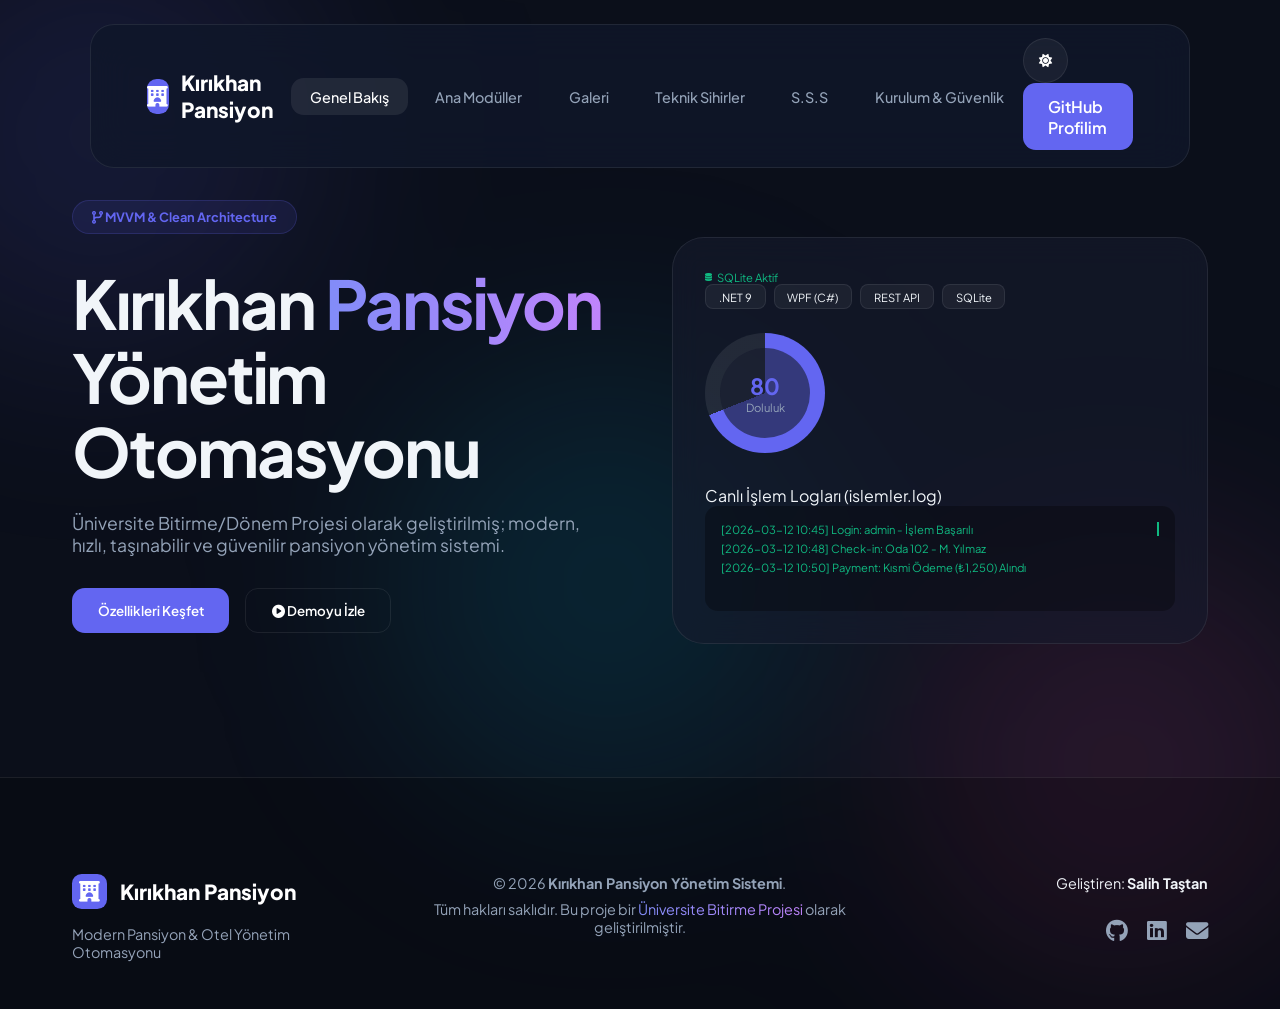
==== docs/index.html @ f0be77cc "docs: add premium ui embellishments, gallery and animations for Kırıkhan Pansiyon" ====
<!DOCTYPE html>
<html lang="tr">
<head>
    <meta charset="UTF-8">
    <meta name="viewport" content="width=device-width, initial-scale=1.0">
    <title>Kırıkhan Pansiyon Yönetim Sistemi | Proje Özellikleri</title>
    <link rel="stylesheet" href="style.css">
    <link rel="stylesheet" href="https://cdnjs.cloudflare.com/ajax/libs/font-awesome/6.4.0/css/all.min.css">
    <link href="https://fonts.googleapis.com/css2?family=Plus+Jakarta+Sans:wght@300;400;500;600;700;800&display=swap" rel="stylesheet">
</head>
<body class="dark-mode">
    <div id="theme-transition-overlay"></div>
    <div class="blob-bg">
        <canvas id="particle-network"></canvas>
        <div class="blob blob-1"></div>
        <div class="blob blob-2"></div>
        <div class="blob blob-3"></div>
    </div>

    <!-- Glass Floating Nav (Sticky) -->
    <nav class="glass-nav">
        <div class="container nav-content">
            <a href="#home" class="logo" onclick="showPage('home')">
                <div class="logo-icon"><i class="fas fa-hotel"></i></div>
                <span>Kırıkhan Pansiyon</span>
            </a>
            <ul class="nav-links">
                <li><a href="#home" class="nav-item active" onclick="showPage('home')">Genel Bakış</a></li>
                <li><a href="#features" class="nav-item" onclick="showPage('features')">Ana Modüller</a></li>
                <li><a href="#gallery" class="nav-item" onclick="showPage('gallery')">Galeri</a></li>
                <li><a href="#tech" class="nav-item" onclick="showPage('tech')">Teknik Sihirler</a></li>
                <li><a href="#faq" class="nav-item" onclick="showPage('faq')">S.S.S</a></li>
                <li><a href="#setup" class="nav-item" onclick="showPage('setup')">Kurulum & Güvenlik</a></li>
            </ul>
            <div class="nav-actions">
                <button id="theme-toggle" class="icon-btn" title="Karanlık/Aydınlık Mod"><i class="fas fa-sun"></i></button>
                <a href="https://github.com/salihtastann" class="btn btn-primary btn-sm">GitHub Profilim</a>
            </div>
        </div>
    </nav>

    <main id="content-area" class="container">
        <!-- Home View (Özet) -->
        <section id="home" class="view active">
            <div class="hero-grid">
                <div class="hero-text fade-in">
                    <span class="pill"><i class="fas fa-code-branch"></i> MVVM & Clean Architecture</span>
                    <h1>Kırıkhan <span class="gradient-text">Pansiyon</span> Yönetim Otomasyonu</h1>
                    <p>Üniversite Bitirme/Dönem Projesi olarak geliştirilmiş; modern, hızlı, taşınabilir ve güvenilir pansiyon yönetim sistemi.</p>
                    <div class="hero-btns">
                        <button class="btn btn-primary" onclick="showPage('features')">Özellikleri Keşfet</button>
                        <button class="btn btn-outline" onclick="openVideoModal()"><i class="fas fa-play-circle"></i> Demoyu İzle</button>
                    </div>
                </div>
                <div class="hero-visual">
                    <div class="glass-card main-mockup fade-in-right">
                        <div class="mockup-header">
                            <div class="dots"><span></span><span></span><span></span></div>
                            <span class="m-status"><i class="fas fa-database"></i> SQLite Aktif</span>
                        </div>
                        <div class="mockup-dashboard">
                            <div class="tech-mini-list">
                                <div class="t-badge">.NET 9</div>
                                <div class="t-badge">WPF (C#)</div>
                                <div class="t-badge">REST API</div>
                                <div class="t-badge">SQLite</div>
                            </div>
                            <!-- Animasyonlu Grafik -->
                            <div class="m-row-top">
                                <div class="donut-chart" id="dashboard-donut">
                                    <div class="donut-inner">
                                        <strong class="counter" data-target="85">0%</strong>
                                        <span>Doluluk</span>
                                    </div>
                                </div>
                            </div>
                            <div class="revenue-chart">
                                <p>Canlı İşlem Logları (islemler.log)</p>
                                <div class="log-preview">
                                    <code class="log-line">[2026-03-12 10:45] Login: admin - İşlem Başarılı</code>
                                    <code class="log-line">[2026-03-12 10:48] Check-in: Oda 102 - M. Yılmaz</code>
                                    <code class="log-line">[2026-03-12 10:50] Payment: Kısmi Ödeme (₺1,250) Alındı</code>
                                </div>
                            </div>
                        </div>
                    </div>
                </div>
            </div>
        </section>

        <!-- Features View (Ana Modüller) -->
        <section id="features" class="view">
            <div class="view-header">
                <span class="pill">Temel Özellikler</span>
                <h2>Ana Modüller ve Özellikler</h2>
                <p>Kapsamlı ve kullanıcı dostu bir yönetim deneyimi için tasarlanmış 4 ana modül.</p>
            </div>
            <div class="features-grid-large">
                <div class="tech-card-large glass-card module-card">
                    <div class="t-header">
                        <i class="fas fa-chart-line"></i>
                        <h3>A. Ana Panel (Dashboard)</h3>
                    </div>
                    <div class="t-body">
                        <div class="t-item">
                            <h4><i class="fas fa-calendar-check text-primary"></i> Aylık Finansal Takip</h4>
                            <p>Kasa her ayın 1'inde otomatik olarak sıfırlanır.</p>
                        </div>
                        <div class="t-item">
                            <h4><i class="fas fa-chart-pie text-primary"></i> İstatistik Kartları</h4>
                            <p>Toplam/dolu/boş oda, personel sayısı, aylık tahsilat ve bekleyen borç takibi.</p>
                        </div>
                        <div class="t-item">
                            <h4><i class="fas fa-bed text-primary"></i> Bugün Ayrılacaklar Listesi</h4>
                            <p>Süresi dolan misafirleri otomatik listeler, resepsiyonu uyarır.</p>
                        </div>
                    </div>
                </div>

                <div class="tech-card-large glass-card module-card">
                    <div class="t-header">
                        <i class="fas fa-door-open"></i>
                        <h3>B. Oda Yönetimi</h3>
                    </div>
                    <div class="t-body">
                        <div class="t-item">
                            <h4><i class="fas fa-th text-primary"></i> Görsel Oda Haritası</h4>
                            <p>Kutu (Grid) yapısı. Boş odalar YEŞİL, dolu odalar KIRMIZI görünür.</p>
                        </div>
                        <div class="t-item">
                            <h4><i class="fas fa-id-card text-primary"></i> Dinamik Bilgi & İsimler</h4>
                            <p>Dolu odaların üzerinde kalan misafir isimleri ve tarihleri anlık gösterilir.</p>
                        </div>
                        <div class="t-item">
                            <h4><i class="fas fa-sign-out-alt text-primary"></i> Hızlı Check-out</h4>
                            <p>Borcu biten odalar tek tıkla boşaltılabilir ve temizliğe alınabilir.</p>
                        </div>
                    </div>
                </div>

                <div class="tech-card-large glass-card module-card">
                    <div class="t-header">
                        <i class="fas fa-desktop"></i>
                        <h3>C. Resepsiyon (Misafir Girişi)</h3>
                    </div>
                    <div class="t-body">
                        <div class="t-item">
                            <h4><i class="fas fa-user-plus text-primary"></i> Dinamik Form Yapısı</h4>
                            <p>Kişi sayısı seçildiğinde (1-5) o kadar kişinin kayıt alanı otomatik açılır.</p>
                        </div>
                        <div class="t-item">
                            <h4><i class="fas fa-address-book text-primary"></i> Detaylı Misafir Kaydı</h4>
                            <p>Her kişi için ayrı Ad-Soyad, TC Kimlik No ve Telefon alınır.</p>
                        </div>
                        <div class="t-item">
                            <h4><i class="fas fa-calculator text-primary"></i> Otomatik Fiyatlandırma</h4>
                            <p>Oda fiyatı ve süreye göre toplam borç anlık olarak hesaplanır.</p>
                        </div>
                    </div>
                </div>

                <div class="tech-card-large glass-card module-card">
                    <div class="t-header">
                        <i class="fas fa-file-invoice-dollar"></i>
                        <h3>D. Raporlar ve Ön Muhasebe</h3>
                    </div>
                    <div class="t-body">
                        <div class="t-item">
                            <h4><i class="fas fa-money-check-alt text-primary"></i> Kısmi Ödeme & Cari Takip</h4>
                            <p>Parça parça ödeme alınabilir (borçtan düşme). Kalan borç, ödenen ve toplam listelenir.</p>
                        </div>
                        <div class="t-item">
                            <h4><i class="fas fa-filter text-primary"></i> Gelişmiş Filtre & Arama</h4>
                            <p>İsim, TC, Oda No veya Tarih bazlı anında arama ve filtreleme hızı.</p>
                        </div>
                        <div class="t-item">
                            <h4><i class="fas fa-mouse-pointer text-primary"></i> Çift ve Sağ Tık Menüleri</h4>
                            <p>Hatalı kayıt silme (sağ tık) ve çitf tıklamayla odada kalanların tam detayına ulaşma.</p>
                        </div>
                    </div>
                </div>
            </div>
        </section>

        <!-- Stats Counter View (Sayısal Sayaçlar) -->
        <section class="view reveal-item">
            <div class="stats-counter-grid glass-card">
                <div class="counter-card" data-tilt>
                    <i class="fas fa-rocket fa-2x text-primary mb-2"></i>
                    <h3 class="stat-counter" data-target="100">0</h3>
                    <p>% Performans ve Stabilite</p>
                </div>
                <div class="counter-card" data-tilt>
                    <i class="fas fa-database fa-2x text-primary mb-2"></i>
                    <h3 class="stat-counter" data-target="1">0</h3>
                    <p>Adet Taşınabilir Veritabanı</p>
                </div>
                <div class="counter-card" data-tilt>
                    <i class="fas fa-file-invoice-dollar fa-2x text-primary mb-2"></i>
                    <h3 class="stat-counter" data-target="0">500</h3>
                    <p>₺ Ekstra Maliyet (Tamamen Ücretsiz)</p>
                </div>
            </div>
        </section>

        <!-- Gallery View (Ekran Görüntüleri) -->
        <section id="gallery" class="view">
            <div class="view-header">
                <span class="pill">Arayüz Tasarımı</span>
                <h2>Ekran Görüntüleri</h2>
                <p>WPF gücü ile geliştirilmiş modern, şık ve karanlık mod destekli arayüzler.</p>
            </div>
            
            <div class="gallery-container glass-card">
                <div class="gallery-slider">
                    <!-- Image 1: Dashboard -->
                    <div class="slide active">
                        <div class="skeleton-loader"></div>
                        <img src="gallery1.png" alt="Kırıkhan Pansiyon Ana Dashboard" class="gallery-img lazy-img" onload="this.previousElementSibling.style.display='none'">
                        <div class="slide-caption">
                            <h4>Kapsamlı Yönetim Paneli</h4>
                            <p>Anlık doluluk, gelir durumları ve bugün çıkış yapacak misafirler paneli.</p>
                        </div>
                    </div>
                    <!-- Image 2: Oda Yönetimi -->
                    <div class="slide">
                        <div class="skeleton-loader"></div>
                        <img src="gallery2.png" alt="Oda Yönetim Ekranı" class="gallery-img lazy-img" onload="this.previousElementSibling.style.display='none'">
                        <div class="slide-caption">
                            <h4>Görsel Oda Haritası</h4>
                            <p>Odaların müsaitlik ve doluluk durumlarını renk kodlarıyla takip edin.</p>
                        </div>
                    </div>
                    <!-- Image 3: Resepsiyon / Kayıt -->
                    <div class="slide">
                        <div class="skeleton-loader"></div>
                        <img src="gallery3.png" alt="Misafir Kayıt Ekranı" class="gallery-img lazy-img" onload="this.previousElementSibling.style.display='none'">
                        <div class="slide-caption">
                            <h4>Hızlı Misafir Kaydı</h4>
                            <p>Dinamik form yapısıyla saniyeler içinde check-in işlemlerini tamamlayın.</p>
                        </div>
                    </div>
                    <!-- Image 4: Raporlar -->
                    <div class="slide">
                        <div class="skeleton-loader"></div>
                        <img src="gallery4.png" alt="Finansal Raporlar" class="gallery-img lazy-img" onload="this.previousElementSibling.style.display='none'">
                        <div class="slide-caption">
                            <h4>Detaylı Finansal Raporlar</h4>
                            <p>Tüm tahsilatları, borçları ve cari hesapları tek ekrandan CSV olarak yönetin.</p>
                        </div>
                    </div>
                    <!-- Image 5: Ayarlar -->
                    <div class="slide">
                        <div class="skeleton-loader"></div>
                        <img src="gallery5.png" alt="Sistem Ayarları" class="gallery-img lazy-img" onload="this.previousElementSibling.style.display='none'">
                        <div class="slide-caption">
                            <h4>Dinamik Sistem Ayarları</h4>
                            <p>Çıktı klasörlerini ve uygulama tercihlerini kolaylıkla yapılandırın.</p>
                        </div>
                    </div>
                </div>
                <div class="gallery-controls">
                    <button class="icon-btn" onclick="prevSlide()"><i class="fas fa-chevron-left"></i></button>
                    <div class="gallery-dots"></div>
                    <button class="icon-btn" onclick="nextSlide()"><i class="fas fa-chevron-right"></i></button>
                </div>
            </div>
        </section>

        <!-- Tech View (Teknik Sihirler) -->
        <section id="tech" class="view">
            <div class="view-header">
                <span class="pill">Mimari ve Ekstralar</span>
                <h2>Teknik ve Görsel Sihirler</h2>
                <p>Platformun gücünü yansıtan özel yazılımsal dokunuşlar ve modern UI bileşenleri.</p>
            </div>

            <div class="tech-grid-detailed">
                <!-- Görsel ve UX -->
                <div class="tech-card-large glass-card">
                    <div class="t-header">
                        <i class="fas fa-paint-brush"></i>
                        <h3>Görsel & Deneyim Tasarımı</h3>
                    </div>
                    <div class="t-body">
                        <div class="t-item">
                            <h4>Global Karanlık Mod</h4>
                            <p>Tek tıkla tüm uygulama (tablolar, pencereler, alanlar) açık/karanlık temaya saniyeler içinde geçer.</p>
                        </div>
                        <div class="t-item">
                            <h4>Özel Başlık Çubuğu</h4>
                            <p>Klasik Windows çubuğu yerine kurumsal logolu, modern ve tamamen borderless siyah başlık barı.</p>
                        </div>
                    </div>
                </div>

                <!-- Çıktılar ve Raporlar -->
                <div class="tech-card-large glass-card">
                    <div class="t-header">
                        <i class="fas fa-print"></i>
                        <h3>Belge & Finansal Çıktı</h3>
                    </div>
                    <div class="t-body">
                        <div class="t-item">
                            <h4>Excel (.csv) Dışa Aktarma</h4>
                            <p>Raporları Türkçe karakter sorunu olmadan (Windows-1254 koduyla) tek tıkla Excel'e aktarma.</p>
                        </div>
                        <div class="t-item">
                            <h4>Dijital Tahsilat Fişi</h4>
                            <p>Her ödeme sonrası tarih damgalı, otomatik .txt formatında resmi tahsilat fişi oluşturulur.</p>
                        </div>
                    </div>
                </div>

                <!-- Yönetim ve Güvenlik -->
                <div class="tech-card-large glass-card">
                    <div class="t-header">
                        <i class="fas fa-cogs"></i>
                        <h3>Sistem Yönetimi</h3>
                    </div>
                    <div class="t-body">
                        <div class="t-item">
                            <h4>Dinamik Ayar Yönetimi</h4>
                            <p>Fişlerin ve raporların kaydedileceği klasörler uygulama içi seçilir, sistem bu yolları unutmaz.</p>
                        </div>
                        <div class="t-item">
                            <h4>Kapsamlı İşlem Logları</h4>
                            <p>Kayıt, ödeme veya silme gibi tüm kritik işlemler <code>islemler.log</code> dosyasına tarih-saat ile kazınır.</p>
                        </div>
                        <div class="t-item">
                            <h4>Sıkı Giriş Kısıtlamaları</h4>
                            <p>Metin girilecek yere sayı, sayı girilecek yere harf girilmesi Regex (Düzenli İfade) ile bloke edilir.</p>
                        </div>
                    </div>
                </div>

            </div>
        </section>

        <!-- Setup & Security View -->
        <section id="setup" class="view">
            <div class="view-header">
                <span class="pill">Deployment</span>
                <h2>Kurulum ve Güvenlik</h2>
                <p>Kolay kurulum, yüksek taşınabilirlik ve kriptografik koruma.</p>
            </div>
            
            <div class="tech-grid-detailed">
                <div class="tech-card-large glass-card">
                    <div class="t-header">
                        <i class="fas fa-box"></i>
                        <h3>Bağımsız ve Kolay Kurulum</h3>
                    </div>
                    <div class="t-body">
                        <div class="t-item">
                            <h4>Tek Dosya Setup (.exe)</h4>
                            <p>Tüm backend servisleri ve frontend UI katmanı tek bir .exe paketi ile saniyeler içinde kurulur, ek yazılım gerektirmez.</p>
                        </div>
                        <div class="t-item">
                            <h4>Otomatik Arka Plan Servisleri</h4>
                            <p>Kullanıcı uygulamayı açtığında, SQLite ve API servisleri arka planda hissettirmeden ayağa kalkar.</p>
                        </div>
                        <div class="t-item">
                            <h4>SQLite Taşınabilirliği</h4>
                            <p>Bulut veya kompleks ağ veritabanlarına bağımlı kalmadan, yerel dosya tabanlı (file-based) tam teşekküllü SQL gücü.</p>
                        </div>
                    </div>
                </div>

                <div class="tech-card-large glass-card">
                    <div class="t-header">
                        <i class="fas fa-shield-alt"></i>
                        <h3>Veri & Kimlik Güvenliği</h3>
                    </div>
                    <div class="t-body">
                        <div class="t-item">
                            <h4>BCrypt Şifreleme</h4>
                            <p>Kullanıcı ve admin parolaları veritabanında düz metin olarak değil, modern <b>BCrypt</b> algoritmasıyla hash'lenerek güvenceye alınır.</p>
                        </div>
                        <div class="t-item">
                            <h4>Düzenli İfade (Regex) Koruması</h4>
                            <p>Tüm form girişleri sıkı kısıtlama altındadır. SQL Injection ve UI çökmelerine karşı girişler formatlarına göre tam doğrulanır.</p>
                        </div>
                    </div>
                </div>
            </div>
        </section>

        <!-- FAQ View (SSS) -->
        <section id="faq" class="view">
            <div class="view-header">
                <span class="pill">Cevaplar</span>
                <h2>Sıkça Sorulan Sorular</h2>
                <p>Proje hakkında aklınıza takılabilecek detaylar.</p>
            </div>
            
            <div class="faq-container">
                <div class="faq-item glass-card">
                    <div class="faq-question">
                        <h3>Veritabanı kurmam gerekiyor mu?</h3>
                        <i class="fas fa-chevron-down"></i>
                    </div>
                    <div class="faq-answer">
                        <p>Hayır, sistem tamamen taşınabilir SQLite veritabanı kullanır. Dosya tabanlı olduğu için SQL Server veya PostgreSQL gibi karmaşık kurulumlar gerektirmez.</p>
                    </div>
                </div>
                
                <div class="faq-item glass-card">
                    <div class="faq-question">
                        <h3>Ödeme ve log işlemleri güvenli mi?</h3>
                        <i class="fas fa-chevron-down"></i>
                    </div>
                    <div class="faq-answer">
                        <p>Evet, sistemde yapılan tüm giriş-çıkışlar, ödemeler ve silme işlemleri yerel <code>islemler.log</code> dosyasına tarih ve saat damgası ile otomatik işlenir. Şifreler ise BCrypt algoritması ile veritabanında şifreli (hash) tutulur.</p>
                    </div>
                </div>

                <div class="faq-item glass-card">
                    <div class="faq-question">
                        <h3>Karanlık modu nasıl aktif edebilirim?</h3>
                        <i class="fas fa-chevron-down"></i>
                    </div>
                    <div class="faq-answer">
                        <p>Uygulama zaten varsayılan olarak Karanlık Mod desteği ile gelir. Kullanıcı arayüzündeki tek bir butona tıklayarak açık veya karanlık temaya anında geçiş yapabilirsiniz.</p>
                    </div>
                </div>

                <div class="faq-item glass-card">
                    <div class="faq-question">
                        <h3>Çıktıları Excel'e aktarırken Türkçe karakter sorunu oluyor mu?</h3>
                        <i class="fas fa-chevron-down"></i>
                    </div>
                    <div class="faq-answer">
                        <p>Hayır, dışa aktarma (CSV) modülümüz özel olarak <strong>Windows-1254</strong> kodlaması kullanacak şekilde tasarlanmıştır. Tüm raporlarınız Excel'de sorunsuz açılır.</p>
                    </div>
                </div>
            </div>
        </section>

    </main>

    <!-- Video Modal -->
    <div id="video-modal" class="modal-overlay">
        <div class="modal-content glass-card">
            <button class="close-modal icon-btn" onclick="closeVideoModal()"><i class="fas fa-times"></i></button>
            <video id="promo-video" controls width="100%">
                <source src="Kırıkhan_Pansiyon_Sistemi.mp4" type="video/mp4">
                Tarayıcınız video etiketini desteklemiyor.
            </video>
        </div>
    </div>

    <button id="scrollTopBtn" class="icon-btn scroll-top-btn" title="Yukarı Çık" onclick="window.scrollTo({top:0, behavior:'smooth'})">
        <i class="fas fa-arrow-up"></i>
    </button>

    <footer>
        <div class="container footer-content">
            <div class="footer-brand">
                <div class="logo">
                    <div class="logo-icon"><i class="fas fa-hotel"></i></div>
                    <span>Kırıkhan Pansiyon</span>
                </div>
                <p>Modern Pansiyon & Otel Yönetim Otomasyonu</p>
            </div>
            
            <div class="footer-rights">
                <p>&copy; 2026 <strong>Kırıkhan Pansiyon Yönetim Sistemi</strong>.</p>
                <p>Tüm hakları saklıdır. Bu proje bir <span class="gradient-text">Üniversite Bitirme Projesi</span> olarak geliştirilmiştir.</p>
            </div>

            <div class="footer-meta">
                <div class="dev-info">
                    <span>Geliştiren: <strong>Salih Taştan</strong></span>
                </div>
                <div class="footer-socials">
                    <a href="https://github.com/salihtastann" target="_blank" title="GitHub"><i class="fab fa-github"></i></a>
                    <a href="#" title="LinkedIn"><i class="fab fa-linkedin"></i></a>
                    <a href="#" title="İletişim"><i class="fas fa-envelope"></i></a>
                </div>
            </div>
        </div>
    </footer>

    <script src="script.js"></script>
</body>
</html>
---- docs/style.css ----
:root {
    --primary: #6366f1;
    --primary-glow: rgba(99, 102, 241, 0.4);
    --bg-dark: #0b0f1a;
    --card-dark: rgba(22, 28, 45, 0.6);
    --text-white: #f1f5f9;
    --text-muted: #94a3b8;
    --glass-border: rgba(255, 255, 255, 0.08);
}

* {
    margin: 0;
    padding: 0;
    box-sizing: border-box;
    font-family: 'Plus Jakarta Sans', sans-serif;
}

body {
    background-color: var(--bg-dark);
    color: var(--text-white);
    min-height: 100vh;
    overflow-x: hidden;
}

.container {
    max-width: 1200px;
    margin: 0 auto;
    padding: 0 2rem;
}

/* Glass Floating Nav - Sticky Version (Takes up space) */
.glass-nav {
    position: sticky;
    top: 1.5rem;
    margin: 1.5rem auto 2rem;
    /* Üstten, yanlardan ve alttan boşluk */
    width: 90%;
    max-width: 1100px;
    background: rgba(15, 23, 42, 0.8);
    backdrop-filter: blur(20px);
    border: 1px solid var(--glass-border);
    border-radius: 1.5rem;
    padding: 0.8rem 1.5rem;
    z-index: 9999;
    display: block;
    /* Flow içinde yer kaplaması için */
}

main {
    padding-top: 0;
    /* Sticky nav zaten yer kapladığı için büyük padding'e gerek yok */
    position: relative;
    z-index: 1;
}

/* Sayfa geçişlerinde başlıkların barın altında kalmaması için */
.view {
    scroll-margin-top: 120px;
}

.view-header {
    margin-bottom: 3rem;
    padding-top: 1rem;
    text-align: center;
}

.view-header h2 {
    font-size: 2.5rem;
    margin-top: 1rem;
}

/* Blobs */
.blob-bg {
    position: fixed;
    top: 0;
    left: 0;
    width: 100%;
    height: 100%;
    z-index: -1;
    filter: blur(100px);
}

.blob {
    position: absolute;
    width: 35vw;
    height: 35vw;
    border-radius: 50%;
    opacity: 0.12;
}

.blob-1 {
    top: -10%;
    left: -10%;
    background: var(--primary);
}

.blob-2 {
    bottom: -10%;
    right: -5%;
    background: #ec4899;
}

.blob-3 {
    top: 40%;
    left: 30%;
    background: #06b6d4;
}

/* Hero & Visuals */
.hero-grid {
    display: grid;
    grid-template-columns: 1fr 1fr;
    gap: 4rem;
    align-items: center;
    margin-bottom: 6rem;
}

.hero-text h1 {
    font-size: 4.2rem;
    line-height: 1.1;
    margin-bottom: 1.5rem;
    letter-spacing: -2px;
}

.gradient-text {
    background: linear-gradient(90deg, #818cf8, #c084fc);
    -webkit-background-clip: text;
    background-clip: text;
    -webkit-text-fill-color: transparent;
}

.text-primary {
    color: var(--primary);
}

.hero-text p {
    font-size: 1.1rem;
    color: var(--text-muted);
    margin-bottom: 2rem;
}

.hero-btns {
    display: flex;
    gap: 1rem;
    margin-bottom: 3rem;
}

/* Mockup Dashboard */
.main-mockup {
    padding: 1.5rem;
}

.m-status {
    font-size: 0.7rem;
    color: #10b981;
    display: flex;
    align-items: center;
    gap: 5px;
}

.m-status i {
    font-size: 0.5rem;
    animation: pulse 2s infinite;
}

@keyframes pulse {
    0% {
        opacity: 1;
    }

    50% {
        opacity: 0.3;
    }

    100% {
        opacity: 1;
    }
}

.m-row-top {
    display: grid;
    grid-template-columns: 120px 1fr;
    gap: 2rem;
    margin-bottom: 2rem;
}

/* Donut Chart */
.donut-chart {
    width: 110px;
    height: 110px;
    border-radius: 50%;
    background: conic-gradient(var(--primary) 100%, var(--glass-border) 0);
    display: flex;
    align-items: center;
    justify-content: center;
}

.donut-inner {
    width: 85px;
    height: 85px;
    background: #161c2d;
    border-radius: 50%;
    display: flex;
    flex-direction: column;
    align-items: center;
    justify-content: center;
}

.donut-inner strong {
    font-size: 1.2rem;
}

.donut-inner span {
    font-size: 0.6rem;
    color: var(--text-muted);
}

/* Tech Sections */
.tech-mini-list {
    display: flex;
    gap: 0.5rem;
    margin-bottom: 1.5rem;
}

.t-badge {
    background: rgba(255, 255, 255, 0.05);
    padding: 0.3rem 0.8rem;
    border-radius: 0.5rem;
    font-size: 0.7rem;
    border: 1px solid var(--glass-border);
}

.log-preview {
    background: rgba(0, 0, 0, 0.3);
    padding: 1rem;
    border-radius: 0.8rem;
    font-family: 'Courier New', Courier, monospace;
    font-size: 0.7rem;
    color: #10b981;
    overflow: hidden;
}

.log-preview code {
    display: block;
    margin-bottom: 0.3rem;
}

.tech-grid-detailed {
    display: grid;
    grid-template-columns: 1fr 1fr;
    gap: 2rem;
}

.tech-card-large .t-header {
    display: flex;
    align-items: center;
    gap: 1rem;
    margin-bottom: 1.5rem;
    border-bottom: 1px solid var(--glass-border);
    padding-bottom: 1rem;
}

.t-header i {
    font-size: 1.8rem;
    color: var(--primary);
}

.t-item {
    margin-bottom: 1.5rem;
}

.t-item h4 {
    margin-bottom: 0.5rem;
    color: white;
}

.t-item p {
    font-size: 0.9rem;
    color: var(--text-muted);
    line-height: 1.5;
}

/* Line Chart SVG */
.line-chart-box {
    background: rgba(0, 0, 0, 0.2);
    padding: 1.2rem;
    border-radius: 1rem;
}

.line-chart-box p {
    font-size: 0.75rem;
    margin-bottom: 1rem;
    color: var(--text-muted);
}

.svg-chart {
    width: 100%;
    height: 60px;
}

.path-anim {
    stroke-dasharray: 1000;
    stroke-dashoffset: 1000;
    animation: draw 3s forwards ease-in-out;
}

@keyframes draw {
    to {
        stroke-dashoffset: 0;
    }
}

/* Stats Counter */
.stats-counter-grid {
    display: grid;
    grid-template-columns: repeat(3, 1fr);
    gap: 2rem;
    margin-bottom: 6rem;
}

.counter-card {
    text-align: center;
    padding: 3rem 2rem;
}

.counter-card h3 {
    font-size: 3rem;
    margin-bottom: 0.5rem;
    color: var(--primary);
}

.counter-card p {
    color: var(--text-muted);
    font-weight: 600;
}

/* Features View */
.features-grid-large {
    display: grid;
    grid-template-columns: 1fr 1fr;
    gap: 2rem;
}

.module-card h3 {
    margin-bottom: 1.2rem;
    display: flex;
    align-items: center;
    gap: 0.8rem;
}

/* Setup View */
.code-wrapper {
    background: rgba(0, 0, 0, 0.3);
    padding: 2rem;
    border-radius: 1rem;
    margin: 2rem 0;
}

.code-wrapper code {
    display: block;
    color: #38bdf8;
    margin-bottom: 0.8rem;
    font-family: monospace;
}

/* Diğer Stiller */
.nav-content {
    display: flex;
    justify-content: space-between;
    align-items: center;
}

.nav-links {
    display: flex;
    list-style: none;
    gap: 0.5rem;
}

.nav-item {
    text-decoration: none;
    color: var(--text-muted);
    padding: 0.6rem 1.2rem;
    border-radius: 0.8rem;
    font-size: 0.9rem;
    font-weight: 500;
    transition: 0.3s;
    white-space: nowrap;
}

.nav-item.active,
.nav-item:hover {
    color: white;
    background: rgba(255, 255, 255, 0.08);
}

.logo {
    display: flex;
    align-items: center;
    gap: 0.8rem;
    text-decoration: none;
    color: white;
    font-weight: 800;
    font-size: 1.3rem;
}

.logo-icon {
    background: var(--primary);
    width: 35px;
    height: 35px;
    border-radius: 0.6rem;
    display: flex;
    align-items: center;
    justify-content: center;
}

.btn {
    padding: 0.8rem 1.6rem;
    border-radius: 0.8rem;
    border: none;
    font-weight: 600;
    cursor: pointer;
    transition: 0.3s;
    text-decoration: none;
    display: inline-block;
}

.btn-primary {
    background: var(--primary);
    color: white;
}

.btn-outline {
    background: transparent;
    border: 1px solid var(--glass-border);
    color: white;
}

.glass-card {
    background: var(--card-dark);
    backdrop-filter: blur(15px);
    border: 1px solid var(--glass-border);
    border-radius: 2rem;
    padding: 2rem;
}

.pill {
    background: rgba(99, 102, 241, 0.1);
    color: var(--primary);
    padding: 0.5rem 1.2rem;
    border-radius: 2rem;
    font-size: 0.8rem;
    font-weight: 700;
    border: 1px solid rgba(99, 102, 241, 0.2);
    margin-bottom: 2rem;
    display: inline-block;
}

.view {
    display: none;
}

.view.active {
    display: block;
    animation: slideUp 0.8s ease;
}

@keyframes slideUp {
    from {
        opacity: 0;
        transform: translateY(30px);
    }

    to {
        opacity: 1;
        transform: translateY(0);
    }
}

footer {
    padding: 6rem 0 3rem;
    border-top: 1px solid var(--glass-border);
    margin-top: 6rem;
    background: rgba(0, 0, 0, 0.2);
}

.footer-content {
    display: grid;
    grid-template-columns: 1fr 1.5fr 1fr;
    gap: 3rem;
    align-items: start;
}

.footer-brand .logo {
    margin-bottom: 1rem;
}

.footer-brand p {
    color: var(--text-muted);
    font-size: 0.9rem;
}

.footer-rights {
    text-align: center;
}

.footer-rights p {
    margin-bottom: 0.5rem;
    color: var(--text-muted);
    font-size: 0.9rem;
}

.footer-meta {
    text-align: right;
}

.dev-info {
    margin-bottom: 1.5rem;
    color: var(--text-white);
    font-size: 0.9rem;
}

.footer-socials {
    display: flex;
    gap: 1.2rem;
    justify-content: flex-end;
}

.footer-socials a {
    color: var(--text-muted);
    font-size: 1.4rem;
    transition: 0.3s;
}

.footer-socials a:hover {
    color: var(--primary);
    transform: translateY(-3px);
}

@media (max-width: 992px) {
    .footer-content {
        grid-template-columns: 1fr;
        text-align: center;
    }

    .footer-meta,
    .footer-socials {
        text-align: center;
        justify-content: center;
    }
}

@media (max-width: 992px) {

    .hero-grid,
    .stats-counter-grid,
    .tech-grid-detailed,
    .features-grid-large {
        grid-template-columns: 1fr;
    }

    .hero-text {
        text-align: center;
    }
}

/* --- Yeni Eklenen Stiller --- */

/* Video Modal */
.modal-overlay {
    position: fixed;
    top: 0;
    left: 0;
    width: 100%;
    height: 100%;
    background: rgba(0, 0, 0, 0.8);
    backdrop-filter: blur(5px);
    display: flex;
    align-items: center;
    justify-content: center;
    z-index: 10000;
    opacity: 0;
    pointer-events: none;
    transition: 0.3s ease;
}

.modal-overlay.active {
    opacity: 1;
    pointer-events: auto;
}

.modal-content {
    width: 90%;
    max-width: 900px;
    position: relative;
    padding: 1rem;
}

.close-modal {
    position: absolute;
    top: -15px;
    right: -15px;
    background: var(--primary);
    color: white;
    border: none;
    width: 40px;
    height: 40px;
    border-radius: 50%;
    cursor: pointer;
    display: flex;
    align-items: center;
    justify-content: center;
    z-index: 2;
    box-shadow: 0 4px 10px rgba(0, 0, 0, 0.5);
}

.close-modal:hover {
    background: #4f46e5;
}

video {
    border-radius: 1rem;
    outline: none;
    background: #000;
}

/* Dashboard Animasyonlu Grafik */
.donut-chart {
    width: 120px;
    height: 120px;
    border-radius: 50%;
    background: conic-gradient(var(--glass-border) 100%, transparent 0);
    /* Script ile değişecek */
    display: flex;
    align-items: center;
    justify-content: center;
    transition: background 1s ease-out;
}

.donut-inner {
    width: 90px;
    height: 90px;
    background: var(--card-dark);
    border-radius: 50%;
    display: flex;
    flex-direction: column;
    align-items: center;
    justify-content: center;
}

.donut-inner strong {
    font-size: 1.4rem;
    color: var(--primary);
}

.donut-inner span {
    font-size: 0.7rem;
    color: var(--text-muted);
}

/* FAQ (Akordeon) */
.faq-container {
    display: flex;
    flex-direction: column;
    gap: 1rem;
    max-width: 800px;
    margin: 0 auto;
}

.faq-item {
    padding: 1.5rem;
    cursor: pointer;
    transition: 0.3s;
}

.faq-question {
    display: flex;
    justify-content: space-between;
    align-items: center;
    font-weight: 600;
}

.faq-question h3 {
    font-size: 1.1rem;
    margin: 0;
}

.faq-question i {
    color: var(--primary);
    transition: transform 0.3s ease;
}

.faq-answer {
    max-height: 0;
    overflow: hidden;
    transition: max-height 0.3s ease, margin-top 0.3s ease;
    color: var(--text-muted);
    line-height: 1.6;
}

.faq-item.active {
    border-color: var(--primary);
}

.faq-item.active .faq-question i {
    transform: rotate(180deg);
}

.faq-item.active .faq-answer {
    max-height: 300px;
    margin-top: 1rem;
}

/* Galeri Slider */
.gallery-container {
    position: relative;
    overflow: hidden;
    padding: 1.5rem;
    text-align: center;
}

.gallery-slider {
    display: flex;
    transition: transform 0.6s cubic-bezier(0.25, 1, 0.5, 1);
    width: 100%;
    align-items: center;
}

.slide {
    min-width: 100%;
    display: flex;
    flex-direction: column;
    justify-content: center;
    align-items: center;
    opacity: 0.3;
    transform: scale(0.95);
    transition: all 0.6s cubic-bezier(0.25, 1, 0.5, 1);
}

.slide.active {
    opacity: 1;
    transform: scale(1);
}

/* Yeni Eklenen Resim ve Alt Yazı Stilleri */
.gallery-img {
    width: 100%;
    max-width: 900px;
    height: auto;
    border-radius: 1.2rem;
    box-shadow: 0 10px 40px rgba(0, 0, 0, 0.5);
    border: 1px solid var(--glass-border);
    object-fit: contain;
}

.slide-caption {
    margin-top: 1.5rem;
    padding: 1rem 2rem;
    background: rgba(15, 23, 42, 0.6);
    backdrop-filter: blur(10px);
    border-radius: 1rem;
    border: 1px solid var(--glass-border);
    max-width: 600px;
}

.slide-caption h4 {
    color: var(--primary);
    font-size: 1.2rem;
    margin-bottom: 0.5rem;
}

.slide-caption p {
    color: var(--text-white);
    font-size: 0.95rem;
    line-height: 1.5;
}

/* Kalan kontroller */
.gallery-controls {
    display: flex;
    justify-content: center;
    align-items: center;
    gap: 1rem;
    margin-top: 2rem;
}

.icon-btn {
    background: rgba(255, 255, 255, 0.05);
    border: 1px solid var(--glass-border);
    color: white;
    width: 45px;
    height: 45px;
    border-radius: 50%;
    cursor: pointer;
    transition: 0.3s;
    display: flex;
    align-items: center;
    justify-content: center;
    z-index: 2;
}

.icon-btn:hover {
    background: var(--primary);
    border-color: var(--primary);
    transform: scale(1.1);
}

.gallery-dots {
    display: flex;
    gap: 0.8rem;
}

.dot {
    width: 12px;
    height: 12px;
    border-radius: 50%;
    background: var(--glass-border);
    cursor: pointer;
    transition: 0.3s;
}

.dot.active {
    background: var(--primary);
    transform: scale(1.3);
    box-shadow: 0 0 10px var(--primary-glow);
}

/* --- PREMIUM WOW ETKİLERİ --- */

/* Scrollbar Tasarımı */
::-webkit-scrollbar {
    width: 8px;
}

::-webkit-scrollbar-track {
    background: var(--bg-dark);
}

::-webkit-scrollbar-thumb {
    background: rgba(99, 102, 241, 0.5);
    border-radius: 10px;
}

::-webkit-scrollbar-thumb:hover {
    background: var(--primary);
}

/* Yüzen, Dönen Bloblar Animasyonları */
.blob {
    animation: floatBlob 15s ease-in-out infinite alternate;
}

@keyframes floatBlob {
    0% {
        transform: translate(0, 0) scale(1);
    }

    50% {
        transform: translate(30px, -50px) scale(1.1);
    }

    100% {
        transform: translate(-30px, 30px) scale(0.9);
    }
}

/* Glow Mouse Takip Efekti İçin Glass Card Ayarları */
.glass-card {
    position: relative;
    overflow: hidden;
    /* Parıltının dışarı taşmaması için */
}

.glass-card::before {
    content: "";
    position: absolute;
    top: 0;
    left: 0;
    width: 100%;
    height: 100%;
    background: radial-gradient(800px circle at var(--mouse-x, -50%) var(--mouse-y, -50%), rgba(255, 255, 255, 0.04), transparent 40%);
    pointer-events: none;
    z-index: 0;
    opacity: 0;
    transition: opacity 0.5s ease;
}

.glass-card:hover::before {
    opacity: 1;
}

/* Kart İçeriğini Z-Endekste Üste Çıkaralım ki Efekt Altında Kalsın */
.glass-card>* {
    position: relative;
    z-index: 1;
}

/* Scroll Reveal Animasyonları Sınıfları */
.reveal-item {
    opacity: 0;
    transform: translateY(40px);
    transition: opacity 0.8s ease-out, transform 0.8s cubic-bezier(0.25, 1, 0.5, 1);
    will-change: opacity, transform;
}

.reveal-item.visible {
    opacity: 1;
    transform: translateY(0);
}

.reveal-delay-1 {
    transition-delay: 0.1s;
}

.reveal-delay-2 {
    transition-delay: 0.2s;
}

.reveal-delay-3 {
    transition-delay: 0.3s;
}

.reveal-delay-4 {
    transition-delay: 0.4s;
}

/* Typewriter Log Önizlemesi */
.log-preview {
    min-height: 90px;
    position: relative;
    padding-bottom: 2rem;
    /* Yanıltıcı daktilo efekti için yer açıyoruz */
}

.log-line {
    display: none;
    margin-bottom: 0.3rem;
}

.log-line.typed {
    display: block;
    overflow: hidden;
    white-space: nowrap;
    border-right: 2px solid #10b981;
    animation: typing 1s steps(40, end), blink-caret .75s step-end infinite;
}

.log-line.finished {
    border-right: none;
    animation: none;
}

@keyframes typing {
    from {
        width: 0
    }

    to {
        width: 100%
    }
}

@keyframes blink-caret {

    from,
    to {
        border-color: transparent
    }

    50% {
        border-color: #10b981;
    }
}

/* Particle Network Background */
#particle-network {
    position: fixed;
    top: 0;
    left: 0;
    width: 100%;
    height: 100%;
    z-index: -2;
    /* Blobların da arkasında kalması için */
    pointer-events: none;
    opacity: 0.6;
}

/* 3D Tilt Hover */
[data-tilt] {
    transform-style: preserve-3d;
    transform: perspective(1000px);
}

[data-tilt] i {
    transform: translateZ(30px);
    /* Ikonu yukarı kaldırır */
}

[data-tilt] h3 {
    transform: translateZ(50px);
    /* Başlığı öne çıkarır */
}

/* Satış Sonrası Buton Dalgası (Sweep Effect) */
.btn {
    position: relative;
    overflow: hidden;
    z-index: 1;
}

.btn::after {
    content: '';
    position: absolute;
    bottom: 0;
    left: 0;
    width: 100%;
    height: 100%;
    background: rgba(255, 255, 255, 0.2);
    z-index: -1;
    transition: transform 0.4s cubic-bezier(0.1, 0.7, 1.0, 0.1);
    transform: translateY(100%);
    border-radius: inherit;
}

.btn:hover::after {
    transform: translateY(0);
}

/* Scroll To Top Button */
.scroll-top-btn {
    position: fixed;
    bottom: 30px;
    right: 30px;
    background: var(--primary);
    box-shadow: 0 5px 15px var(--primary-glow);
    opacity: 0;
    pointer-events: none;
    transform: translateY(20px);
    transition: all 0.4s ease;
    z-index: 9999;
}

.scroll-top-btn.visible {
    opacity: 1;
    pointer-events: auto;
    transform: translateY(0);
}

.scroll-top-btn:hover {
    transform: translateY(-5px) scale(1.1);
}
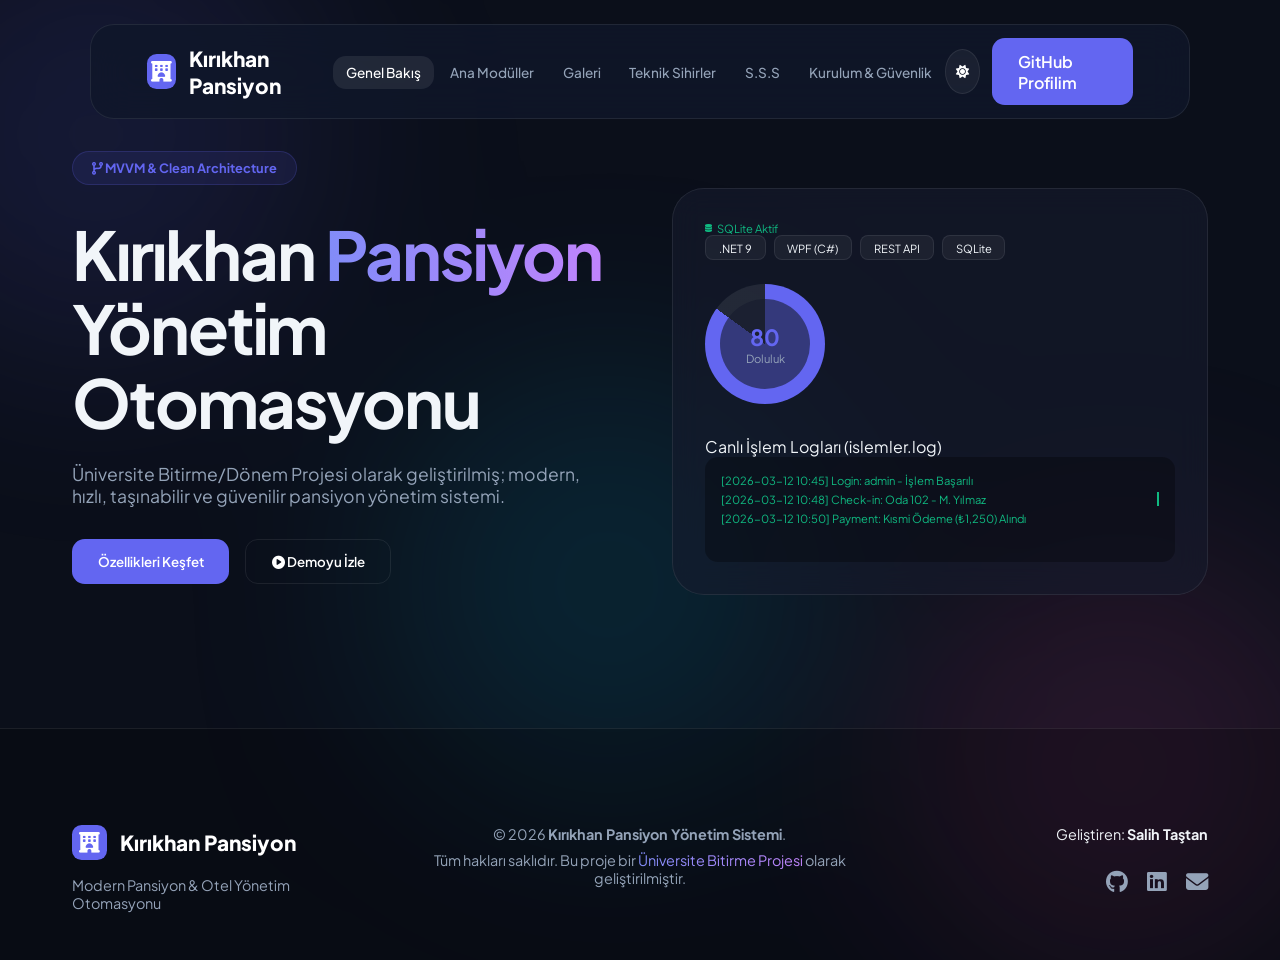
==== commit 84505afc: "fix(ui): resolve navbar overlap and correct stats counter placement" ====
--- a/docs/index.html
+++ b/docs/index.html
@@ -180,27 +180,25 @@
                     </div>
                 </div>
             </div>
-        </section>
 
         <!-- Stats Counter View (Sayısal Sayaçlar) -->
-        <section class="view reveal-item">
-            <div class="stats-counter-grid glass-card">
-                <div class="counter-card" data-tilt>
-                    <i class="fas fa-rocket fa-2x text-primary mb-2"></i>
-                    <h3 class="stat-counter" data-target="100">0</h3>
-                    <p>% Performans ve Stabilite</p>
-                </div>
-                <div class="counter-card" data-tilt>
-                    <i class="fas fa-database fa-2x text-primary mb-2"></i>
-                    <h3 class="stat-counter" data-target="1">0</h3>
-                    <p>Adet Taşınabilir Veritabanı</p>
-                </div>
-                <div class="counter-card" data-tilt>
-                    <i class="fas fa-file-invoice-dollar fa-2x text-primary mb-2"></i>
-                    <h3 class="stat-counter" data-target="0">500</h3>
-                    <p>₺ Ekstra Maliyet (Tamamen Ücretsiz)</p>
-                </div>
-            </div>
+        <div class="stats-counter-grid glass-card reveal-item" style="margin-top: 3rem;">
+            <div class="counter-card" data-tilt>
+                <i class="fas fa-rocket fa-2x text-primary mb-2"></i>
+                <h3 class="stat-counter" data-target="100">0</h3>
+                <p>% Performans ve Stabilite</p>
+            </div>
+            <div class="counter-card" data-tilt>
+                <i class="fas fa-database fa-2x text-primary mb-2"></i>
+                <h3 class="stat-counter" data-target="1">0</h3>
+                <p>Adet Taşınabilir Veritabanı</p>
+            </div>
+            <div class="counter-card" data-tilt>
+                <i class="fas fa-file-invoice-dollar fa-2x text-primary mb-2"></i>
+                <h3 class="stat-counter" data-target="0">500</h3>
+                <p>₺ Ekstra Maliyet (Tamamen Ücretsiz)</p>
+            </div>
+        </div>
         </section>
 
         <!-- Gallery View (Ekran Görüntüleri) -->
--- a/docs/style.css
+++ b/docs/style.css
@@ -373,15 +373,15 @@
 .nav-links {
     display: flex;
     list-style: none;
-    gap: 0.5rem;
+    gap: 0.2rem;
 }
 
 .nav-item {
     text-decoration: none;
     color: var(--text-muted);
-    padding: 0.6rem 1.2rem;
+    padding: 0.5rem 0.8rem;
     border-radius: 0.8rem;
-    font-size: 0.9rem;
+    font-size: 0.85rem;
     font-weight: 500;
     transition: 0.3s;
     white-space: nowrap;
@@ -391,6 +391,12 @@
 .nav-item:hover {
     color: white;
     background: rgba(255, 255, 255, 0.08);
+}
+
+.nav-actions {
+    display: flex;
+    align-items: center;
+    gap: 0.8rem;
 }
 
 .logo {
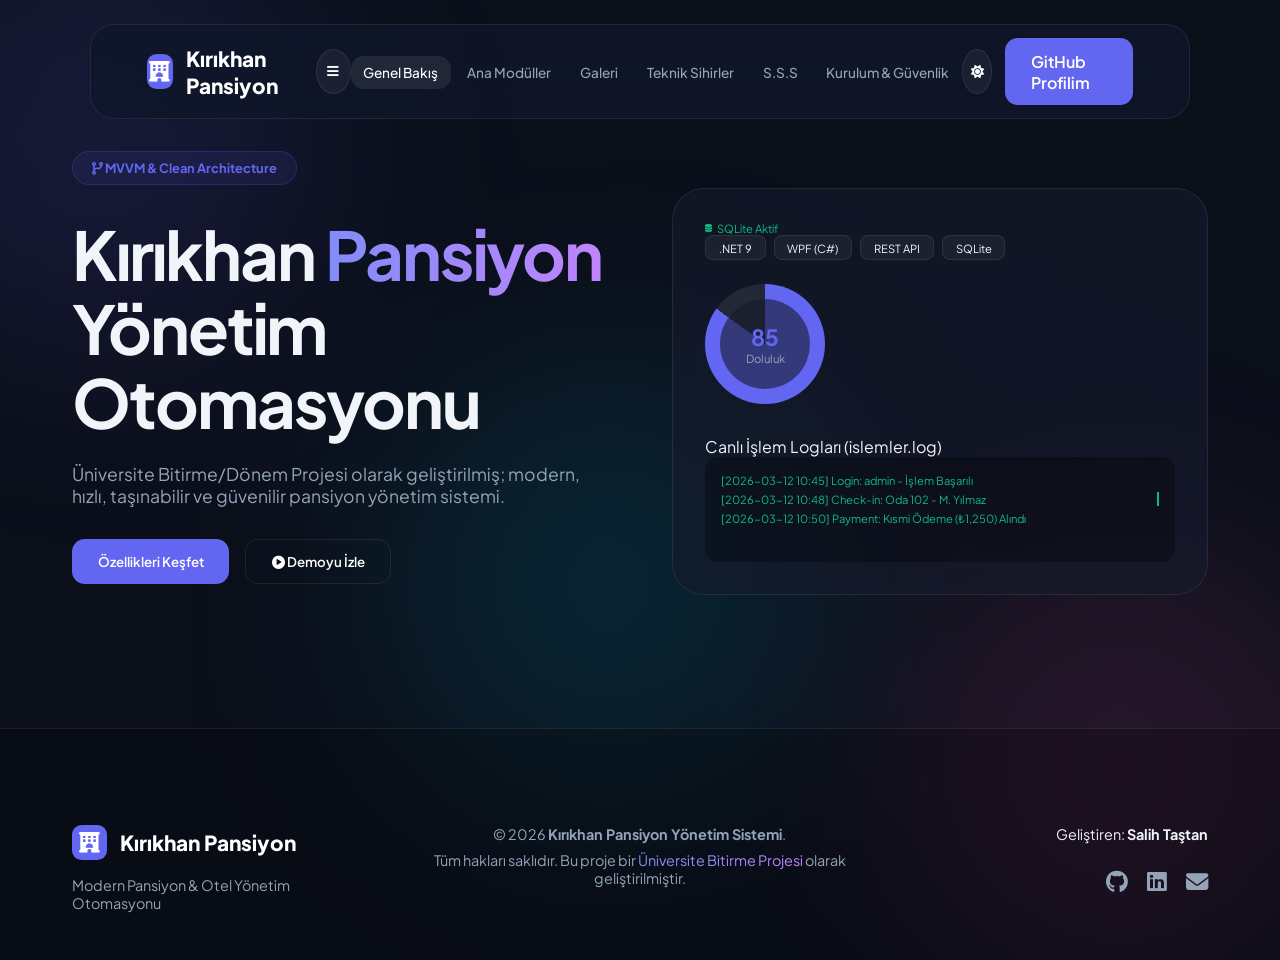
==== commit 404347ad: "feat: Add responsive mobile menu" ====
--- a/docs/index.html
+++ b/docs/index.html
@@ -24,7 +24,10 @@
                 <div class="logo-icon"><i class="fas fa-hotel"></i></div>
                 <span>Kırıkhan Pansiyon</span>
             </a>
-            <ul class="nav-links">
+            <button class="icon-btn mobile-menu-btn" id="mobile-menu-btn" aria-label="Menüyü Aç/Kapat">
+                <i class="fas fa-bars"></i>
+            </button>
+            <ul class="nav-links" id="nav-links">
                 <li><a href="#home" class="nav-item active" onclick="showPage('home')">Genel Bakış</a></li>
                 <li><a href="#features" class="nav-item" onclick="showPage('features')">Ana Modüller</a></li>
                 <li><a href="#gallery" class="nav-item" onclick="showPage('gallery')">Galeri</a></li>
--- a/docs/style.css
+++ b/docs/style.css
@@ -567,9 +567,88 @@
     .hero-text {
         text-align: center;
     }
+
+    .nav-content {
+        flex-wrap: wrap;
+        justify-content: space-between;
+    }
+
+    .mobile-menu-btn {
+        display: flex;
+    }
+
+    .nav-links {
+        display: none;
+        flex-direction: column;
+        width: 100%;
+        margin-top: 1rem;
+        background: var(--card-dark);
+        padding: 1rem;
+        border-radius: 1rem;
+        border: 1px solid var(--glass-border);
+        order: 3;
+        gap: 0.5rem;
+    }
+
+    .nav-links.show {
+        display: flex;
+    }
+
+    .nav-actions {
+        display: none;
+        width: 100%;
+        justify-content: center;
+        margin-top: 1rem;
+        order: 4;
+    }
+
+    .nav-actions.show {
+        display: flex;
+    }
+
+    .nav-item {
+        text-align: center;
+        width: 100%;
+        padding: 0.8rem;
+    }
+
+    .hero-text h1 {
+        font-size: 2.8rem;
+    }
+
+    .view-header h2 {
+        font-size: 2rem;
+    }
+
+    .hero-btns {
+        flex-direction: column;
+        gap: 1rem;
+    }
+
+    .btn {
+        width: 100%;
+        text-align: center;
+    }
+
+    .m-row-top {
+        grid-template-columns: 1fr;
+        text-align: center;
+    }
+
+    .donut-chart {
+        margin: 0 auto;
+    }
+
+    .stats-counter-grid {
+        margin-top: 2rem;
+    }
 }
 
 /* --- Yeni Eklenen Stiller --- */
+
+.mobile-menu-btn {
+    display: none;
+}
 
 /* Video Modal */
 .modal-overlay {
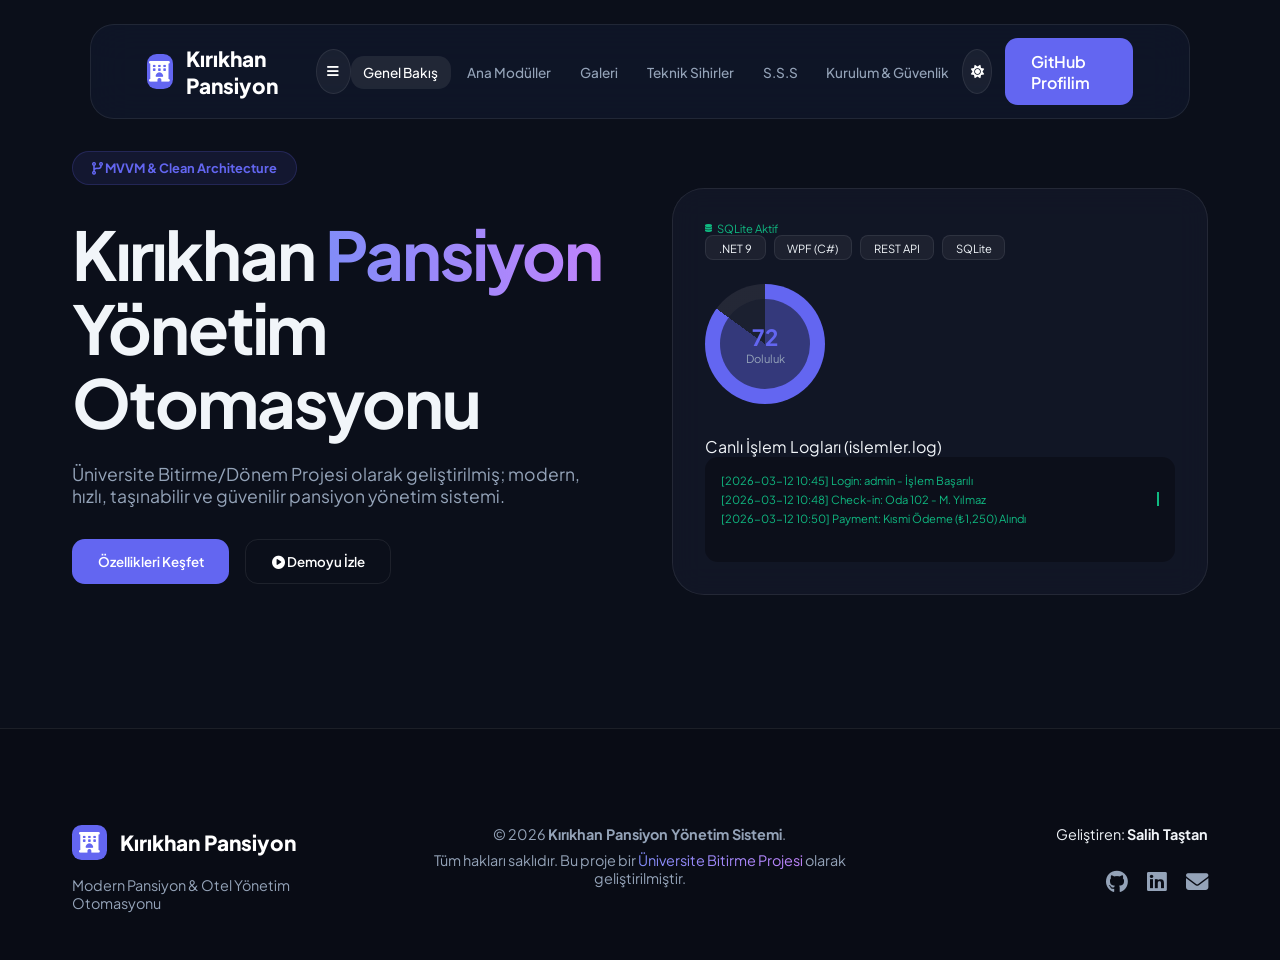
==== commit d0ee8074: "fix: Force CSS cache clear and prevent iOS zoom overflow" ====
--- a/docs/index.html
+++ b/docs/index.html
@@ -4,7 +4,7 @@
     <meta charset="UTF-8">
     <meta name="viewport" content="width=device-width, initial-scale=1.0">
     <title>Kırıkhan Pansiyon Yönetim Sistemi | Proje Özellikleri</title>
-    <link rel="stylesheet" href="style.css">
+    <link rel="stylesheet" href="style.css?v=2">
     <link rel="stylesheet" href="https://cdnjs.cloudflare.com/ajax/libs/font-awesome/6.4.0/css/all.min.css">
     <link href="https://fonts.googleapis.com/css2?family=Plus+Jakarta+Sans:wght@300;400;500;600;700;800&display=swap" rel="stylesheet">
 </head>
--- a/docs/style.css
+++ b/docs/style.css
@@ -15,11 +15,13 @@
     font-family: 'Plus Jakarta Sans', sans-serif;
 }
 
-body {
+html, body {
     background-color: var(--bg-dark);
     color: var(--text-white);
     min-height: 100vh;
     overflow-x: hidden;
+    width: 100%;
+    max-width: 100vw;
 }
 
 .container {
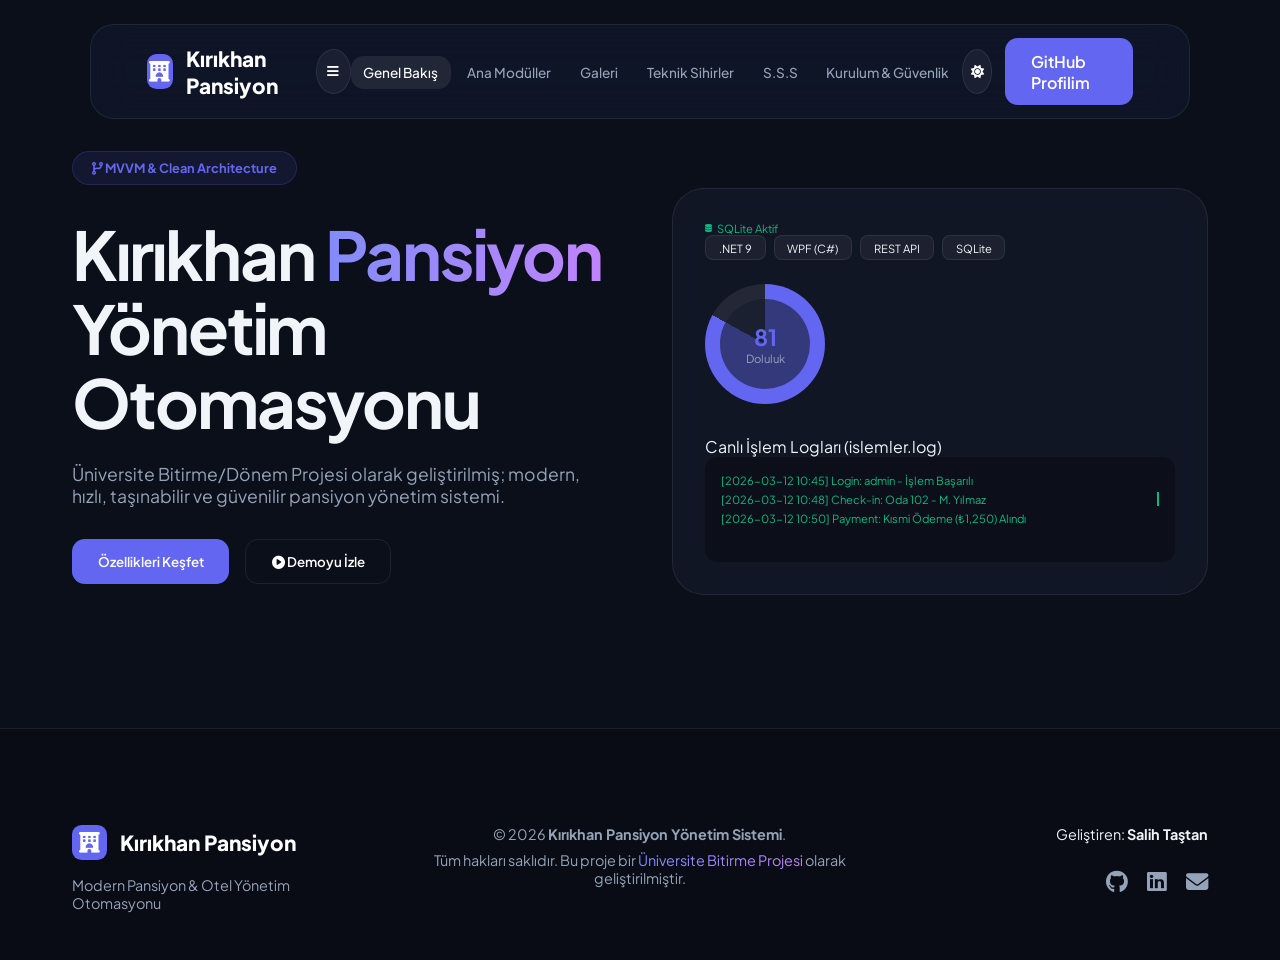
==== commit 879ae934: "fix: Force JS cache clear for mobile menu logic" ====
--- a/docs/index.html
+++ b/docs/index.html
@@ -483,6 +483,6 @@
         </div>
     </footer>
 
-    <script src="script.js"></script>
+    <script src="script.js?v=2"></script>
 </body>
 </html>
